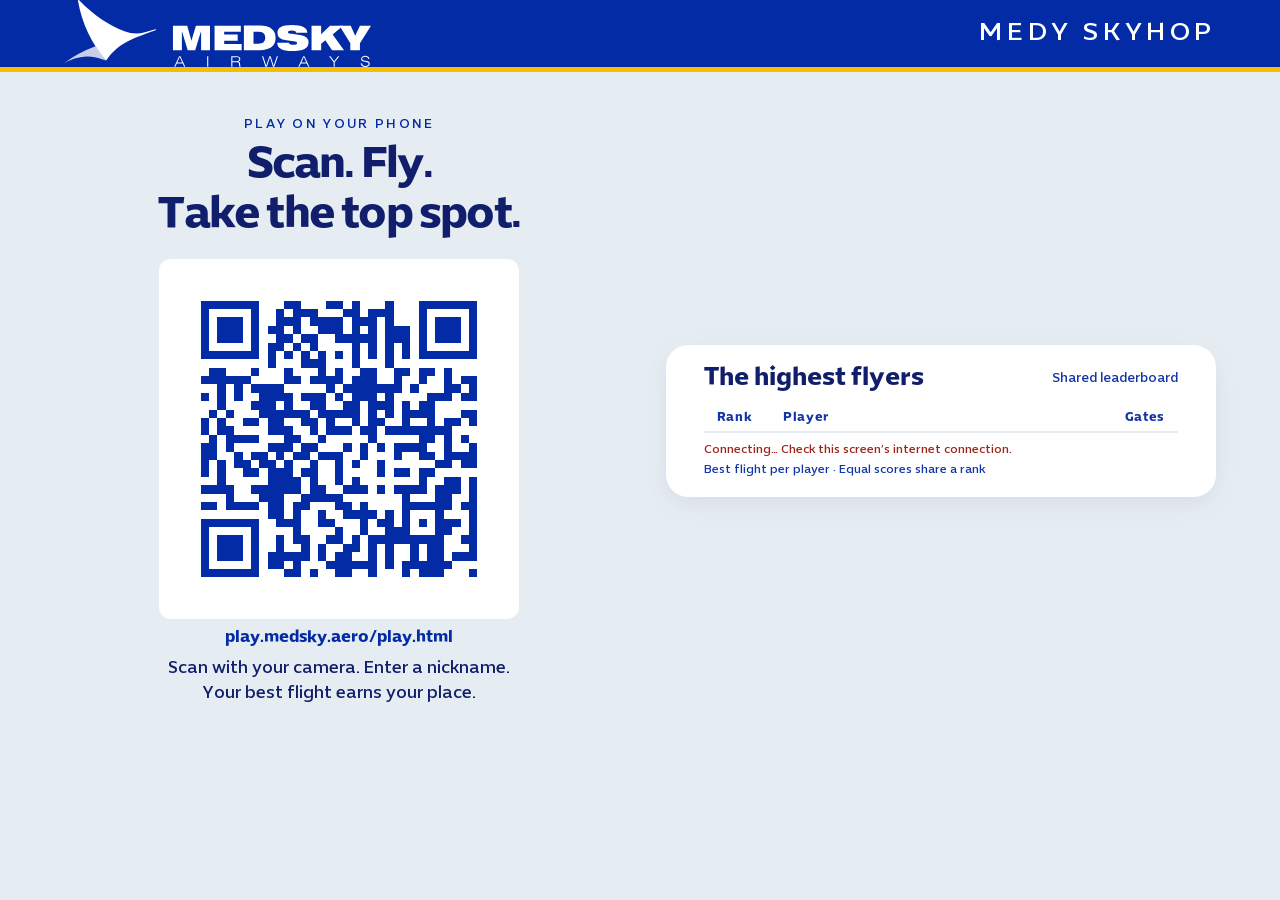
==== leaderboard.html @ d1e8764d "Add QR phone entry and shared online leaderboard with lightweight display" ====
<!doctype html><html lang="en"><head><meta charset="utf-8"><meta name="viewport" content="width=device-width,initial-scale=1"><meta name="theme-color" content="#032BA6"><title>Medy Skyhop — Live leaderboard</title><link rel="icon" href="./assets/app-icon.png"><link rel="stylesheet" href="./leaderboard-screen.css"></head><body>
<header><img src="./assets/medsky-airways-logo-white.svg" alt="Medsky Airways"><span>MEDY SKYHOP</span></header>
<main><section class="join"><p class="eyebrow">PLAY ON YOUR PHONE</p><h1>Scan. Fly.<br>Take the top spot.</h1><a href="./play.html" aria-label="Play Medy Skyhop"><img class="qr" src="./assets/play-qr.svg" width="400" height="400" alt="Scan this QR code to play Medy Skyhop on your phone"></a><p class="address">play.medsky.aero/play.html</p><p class="instruction">Scan with your camera. Enter a nickname.<br>Your best flight earns your place.</p></section>
<section class="scores" aria-labelledby="board-title"><div class="board-heading"><h2 id="board-title">The highest flyers</h2><span id="player-count">Shared leaderboard</span></div><table><thead><tr><th>Rank</th><th>Player</th><th>Gates</th></tr></thead><tbody id="screen-rows"></tbody></table><p id="screen-empty" hidden>Be the first name on the board.</p><p id="screen-status" role="status">Connecting to the leaderboard…</p><p class="tie-note">Best flight per player · Equal scores share a rank</p></section></main>
<script type="module" src="./leaderboard-screen.js"></script></body></html>
---- leaderboard-screen.css ----
@font-face{font-family:Expo;src:url('./assets/ExpoArabic-Medium.ttf')}@font-face{font-family:Expo;src:url('./assets/ExpoArabic-Bold.otf');font-weight:700}*{box-sizing:border-box}body{margin:0;background:#E6EDF2;color:#111E6C;font-family:Expo,Arial,sans-serif;min-height:100vh}header{height:8vh;min-height:64px;max-height:160px;background:#032BA6;border-bottom:5px solid #F7BE00;padding:2vh 5vw;display:flex;align-items:center;justify-content:space-between;color:#fff}header img{width:24vw;max-width:340px}header span{font-size:2vw;letter-spacing:.18em}main{padding:3vh 6vw 2vh;max-width:1800px;margin:auto}.join{text-align:center}.eyebrow{font-size:2vw;letter-spacing:.18em;margin:0 0 1vh;color:#032BA6}h1{font-size:5.3vw;line-height:1.12;margin:0 0 2vh;font-weight:700;letter-spacing:-.04em}.qr{display:block;width:22vh;max-width:68vw;height:auto;margin:auto;background:#fff;border-radius:12px;border:8px solid #fff}.address{font-size:2.3vw;font-weight:700;color:#032BA6;margin:1vh 0}.instruction{font-size:2.2vw;line-height:1.5;margin:.5vh 0 2vh}.scores{background:white;border-radius:22px;padding:2vh 3vw;box-shadow:0 7px 24px #111E6C12}.board-heading{display:flex;align-items:center;justify-content:space-between;gap:10px;margin:0 0 1vh}h2{font-size:3vw;margin:0}.board-heading span{font-size:1.6vw;color:#1135A7}table{width:100%;border-collapse:collapse;text-align:left;table-layout:fixed}th{font-size:1.8vw;letter-spacing:.05em;color:#1135A7;padding:.7vh 1vw;border-bottom:2px solid #E6EDF2}th:first-child{width:14%}th:last-child{width:18%}td{font-size:2.6vw;padding:.6vh 1vw;border-bottom:1px solid #E6EDF2;overflow-wrap:anywhere}td:first-child{font-weight:700}td:last-child,th:last-child{text-align:right;font-weight:700}td small{font-size:1.4vw;display:inline-block;margin-left:1vw;color:#1135A7}.first{background:#FFF3C9}.first td:first-child{color:#032BA6}#screen-status,.tie-note{font-size:1.65vw;line-height:1.5;margin:1vh 0 0;color:#1135A7}.error{color:#9b241b!important}#screen-empty{text-align:center;font-size:2.6vw;padding:2vh}.tie-note{margin-top:.3vh}[hidden]{display:none!important}@media(min-aspect-ratio:1/1){main{display:grid;grid-template-columns:1fr 1fr;gap:4vw;align-items:center;padding:5vh 5vw}.eyebrow{font-size:1vw}h1{font-size:3.5vw}.qr{width:40vh;max-width:30vw}.address,.instruction{font-size:1.3vw}h2{font-size:2vw}td{font-size:1.4vw}th,.board-heading span{font-size:1vw}td small{font-size:.85vw}#screen-status,.tie-note{font-size:.9vw}}@media(max-width:640px){header span{font-size:11px}header img{width:145px}main{padding:22px 18px}.eyebrow{font-size:11px}h1{font-size:32px}.address{font-size:15px}.instruction{font-size:14px}.qr{width:220px}.scores{padding:20px 14px}h2{font-size:21px}.board-heading span{font-size:11px}th{font-size:11px}td{font-size:16px;padding:10px 5px}td small{font-size:10px}#screen-status,.tie-note{font-size:11px}#screen-empty{font-size:15px}}
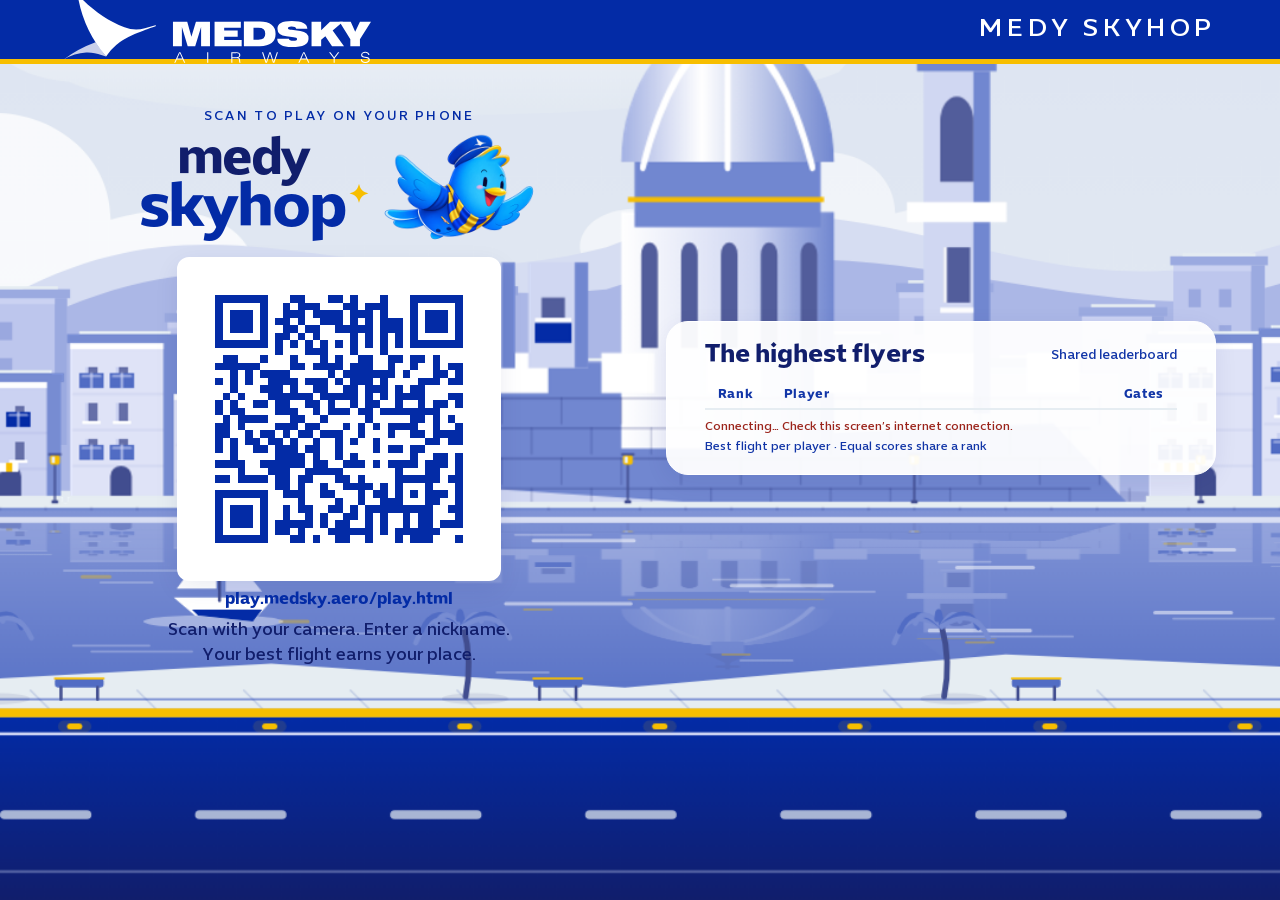
==== commit 4ca40cf6: "Use static daytime Medy game scenery on the QR leaderboard display" ====
--- a/leaderboard.html
+++ b/leaderboard.html
@@ -1,5 +1,5 @@
-<!doctype html><html lang="en"><head><meta charset="utf-8"><meta name="viewport" content="width=device-width,initial-scale=1"><meta name="theme-color" content="#032BA6"><title>Medy Skyhop — Live leaderboard</title><link rel="icon" href="./assets/app-icon.png"><link rel="stylesheet" href="./leaderboard-screen.css"></head><body>
+<!doctype html><html lang="en"><head><meta charset="utf-8"><meta name="viewport" content="width=device-width,initial-scale=1"><meta name="theme-color" content="#032BA6"><title>Medy Skyhop — Live leaderboard</title><link rel="icon" href="./assets/app-icon.png"><link rel="stylesheet" href="./leaderboard-screen.css?v=daytime-1"></head><body>
 <header><img src="./assets/medsky-airways-logo-white.svg" alt="Medsky Airways"><span>MEDY SKYHOP</span></header>
-<main><section class="join"><p class="eyebrow">PLAY ON YOUR PHONE</p><h1>Scan. Fly.<br>Take the top spot.</h1><a href="./play.html" aria-label="Play Medy Skyhop"><img class="qr" src="./assets/play-qr.svg" width="400" height="400" alt="Scan this QR code to play Medy Skyhop on your phone"></a><p class="address">play.medsky.aero/play.html</p><p class="instruction">Scan with your camera. Enter a nickname.<br>Your best flight earns your place.</p></section>
+<main><section class="join"><p class="eyebrow">SCAN TO PLAY ON YOUR PHONE</p><div class="game-heading"><h1>medy<span>skyhop<i aria-hidden="true">✦</i></span></h1><img class="medy" src="./assets/medy-flying-right.png" alt="Medy flying" width="260" height="260"></div><a href="./play.html" aria-label="Play Medy Skyhop"><img class="qr" src="./assets/play-qr.svg" width="400" height="400" alt="Scan this QR code to play Medy Skyhop on your phone"></a><p class="address">play.medsky.aero/play.html</p><p class="instruction">Scan with your camera. Enter a nickname.<br>Your best flight earns your place.</p></section>
 <section class="scores" aria-labelledby="board-title"><div class="board-heading"><h2 id="board-title">The highest flyers</h2><span id="player-count">Shared leaderboard</span></div><table><thead><tr><th>Rank</th><th>Player</th><th>Gates</th></tr></thead><tbody id="screen-rows"></tbody></table><p id="screen-empty" hidden>Be the first name on the board.</p><p id="screen-status" role="status">Connecting to the leaderboard…</p><p class="tie-note">Best flight per player · Equal scores share a rank</p></section></main>
 <script type="module" src="./leaderboard-screen.js"></script></body></html>
--- a/leaderboard-screen.css
+++ b/leaderboard-screen.css
@@ -1 +1,50 @@
-@font-face{font-family:Expo;src:url('./assets/ExpoArabic-Medium.ttf')}@font-face{font-family:Expo;src:url('./assets/ExpoArabic-Bold.otf');font-weight:700}*{box-sizing:border-box}body{margin:0;background:#E6EDF2;color:#111E6C;font-family:Expo,Arial,sans-serif;min-height:100vh}header{height:8vh;min-height:64px;max-height:160px;background:#032BA6;border-bottom:5px solid #F7BE00;padding:2vh 5vw;display:flex;align-items:center;justify-content:space-between;color:#fff}header img{width:24vw;max-width:340px}header span{font-size:2vw;letter-spacing:.18em}main{padding:3vh 6vw 2vh;max-width:1800px;margin:auto}.join{text-align:center}.eyebrow{font-size:2vw;letter-spacing:.18em;margin:0 0 1vh;color:#032BA6}h1{font-size:5.3vw;line-height:1.12;margin:0 0 2vh;font-weight:700;letter-spacing:-.04em}.qr{display:block;width:22vh;max-width:68vw;height:auto;margin:auto;background:#fff;border-radius:12px;border:8px solid #fff}.address{font-size:2.3vw;font-weight:700;color:#032BA6;margin:1vh 0}.instruction{font-size:2.2vw;line-height:1.5;margin:.5vh 0 2vh}.scores{background:white;border-radius:22px;padding:2vh 3vw;box-shadow:0 7px 24px #111E6C12}.board-heading{display:flex;align-items:center;justify-content:space-between;gap:10px;margin:0 0 1vh}h2{font-size:3vw;margin:0}.board-heading span{font-size:1.6vw;color:#1135A7}table{width:100%;border-collapse:collapse;text-align:left;table-layout:fixed}th{font-size:1.8vw;letter-spacing:.05em;color:#1135A7;padding:.7vh 1vw;border-bottom:2px solid #E6EDF2}th:first-child{width:14%}th:last-child{width:18%}td{font-size:2.6vw;padding:.6vh 1vw;border-bottom:1px solid #E6EDF2;overflow-wrap:anywhere}td:first-child{font-weight:700}td:last-child,th:last-child{text-align:right;font-weight:700}td small{font-size:1.4vw;display:inline-block;margin-left:1vw;color:#1135A7}.first{background:#FFF3C9}.first td:first-child{color:#032BA6}#screen-status,.tie-note{font-size:1.65vw;line-height:1.5;margin:1vh 0 0;color:#1135A7}.error{color:#9b241b!important}#screen-empty{text-align:center;font-size:2.6vw;padding:2vh}.tie-note{margin-top:.3vh}[hidden]{display:none!important}@media(min-aspect-ratio:1/1){main{display:grid;grid-template-columns:1fr 1fr;gap:4vw;align-items:center;padding:5vh 5vw}.eyebrow{font-size:1vw}h1{font-size:3.5vw}.qr{width:40vh;max-width:30vw}.address,.instruction{font-size:1.3vw}h2{font-size:2vw}td{font-size:1.4vw}th,.board-heading span{font-size:1vw}td small{font-size:.85vw}#screen-status,.tie-note{font-size:.9vw}}@media(max-width:640px){header span{font-size:11px}header img{width:145px}main{padding:22px 18px}.eyebrow{font-size:11px}h1{font-size:32px}.address{font-size:15px}.instruction{font-size:14px}.qr{width:220px}.scores{padding:20px 14px}h2{font-size:21px}.board-heading span{font-size:11px}th{font-size:11px}td{font-size:16px;padding:10px 5px}td small{font-size:10px}#screen-status,.tie-note{font-size:11px}#screen-empty{font-size:15px}}
+@font-face{font-family:Expo;src:url('./assets/ExpoArabic-Medium.ttf');font-display:swap}
+@font-face{font-family:Expo;src:url('./assets/ExpoArabic-Bold.otf');font-weight:700;font-display:swap}
+*{box-sizing:border-box}
+body{margin:0;background:#dce2f1 url('./assets/leaderboard-daytime.png') center bottom/cover no-repeat fixed;color:#111E6C;font-family:Expo,Arial,sans-serif;min-height:100vh}
+header{height:6vh;min-height:64px;max-height:120px;background:#032BA6;border-bottom:5px solid #F7BE00;padding:1.5vh 5vw;display:flex;align-items:center;justify-content:space-between;color:#fff}
+header img{width:24vw;max-width:340px}
+header span{font-size:2vw;letter-spacing:.18em}
+main{padding:2vh 6vw;max-width:1800px;margin:auto}
+.join{text-align:center}
+.eyebrow{font-size:2vw;letter-spacing:.18em;margin:0 0 1vh;color:#032BA6}
+.game-heading{display:flex;align-items:center;justify-content:center;gap:3vw;margin:0 0 1.5vh}
+h1{font-size:7.5vw;line-height:.9;margin:0;font-weight:700;letter-spacing:-.045em;text-align:center}
+h1 span{display:block;font-size:9vw;color:#032BA6}
+h1 i{display:inline-block;color:#F7BE00;font-size:.4em;font-style:normal;vertical-align:top;margin:.08em -.8em 0 .12em}
+.medy{width:22vw;max-width:260px;height:auto;object-fit:contain}
+.qr{display:block;width:22vh;max-width:68vw;height:auto;margin:auto;background:#fff;border-radius:12px;border:8px solid #fff;box-shadow:0 8px 24px #111e6c14}
+.address{font-size:2.3vw;font-weight:700;color:#032BA6;margin:1vh 0}
+.instruction{font-size:2.2vw;line-height:1.5;margin:.5vh 0 2vh}
+.scores{background:#fffffff2;border:1px solid #fff;border-radius:22px;padding:2vh 3vw;box-shadow:0 7px 24px #111E6C12}
+.board-heading{display:flex;align-items:center;justify-content:space-between;gap:10px;margin:0 0 1vh}
+h2{font-size:3vw;margin:0}
+.board-heading span{font-size:1.6vw;color:#1135A7}
+table{width:100%;border-collapse:collapse;text-align:left;table-layout:fixed}
+th{font-size:1.8vw;letter-spacing:.05em;color:#1135A7;padding:.7vh 1vw;border-bottom:2px solid #E6EDF2}
+th:first-child{width:14%}th:last-child{width:18%}
+td{font-size:2.6vw;padding:.6vh 1vw;border-bottom:1px solid #E6EDF2;overflow-wrap:anywhere}
+td:first-child{font-weight:700}
+td:last-child,th:last-child{text-align:right;font-weight:700}
+td small{font-size:1.4vw;display:inline-block;margin-left:1vw;color:#1135A7}
+.first{background:#FFF3C9}.first td:first-child{color:#032BA6}
+#screen-status,.tie-note{font-size:1.65vw;line-height:1.5;margin:1vh 0 0;color:#1135A7}
+.error{color:#9b241b!important}
+#screen-empty{text-align:center;font-size:2.6vw;padding:2vh}
+.tie-note{margin-top:.3vh}
+[hidden]{display:none!important}
+@media(min-aspect-ratio:1/1){
+  main{display:grid;grid-template-columns:1fr 1fr;gap:4vw;align-items:center;padding:5vh 5vw}
+  .eyebrow{font-size:1vw}.game-heading{gap:2vw}h1{font-size:4vw}h1 span{font-size:4.8vw}.medy{width:13vw;max-width:180px}
+  .qr{width:36vh;max-width:28vw}.address,.instruction{font-size:1.3vw}
+  h2{font-size:2vw}td{font-size:1.4vw}th,.board-heading span{font-size:1vw}td small{font-size:.85vw}
+  #screen-status,.tie-note{font-size:.9vw}
+}
+@media(max-width:640px){
+  header span{font-size:11px}header img{width:145px}main{padding:22px 18px}
+  .eyebrow{font-size:11px}h1{font-size:42px}h1 span{font-size:50px}.medy{width:115px}.game-heading{gap:24px;margin-bottom:16px}
+  .address{font-size:15px}.instruction{font-size:14px}.qr{width:220px}
+  .scores{padding:20px 14px}h2{font-size:21px}.board-heading span{font-size:11px}
+  th{font-size:11px}td{font-size:16px;padding:10px 5px}td small{font-size:10px}
+  #screen-status,.tie-note{font-size:11px}#screen-empty{font-size:15px}
+}
